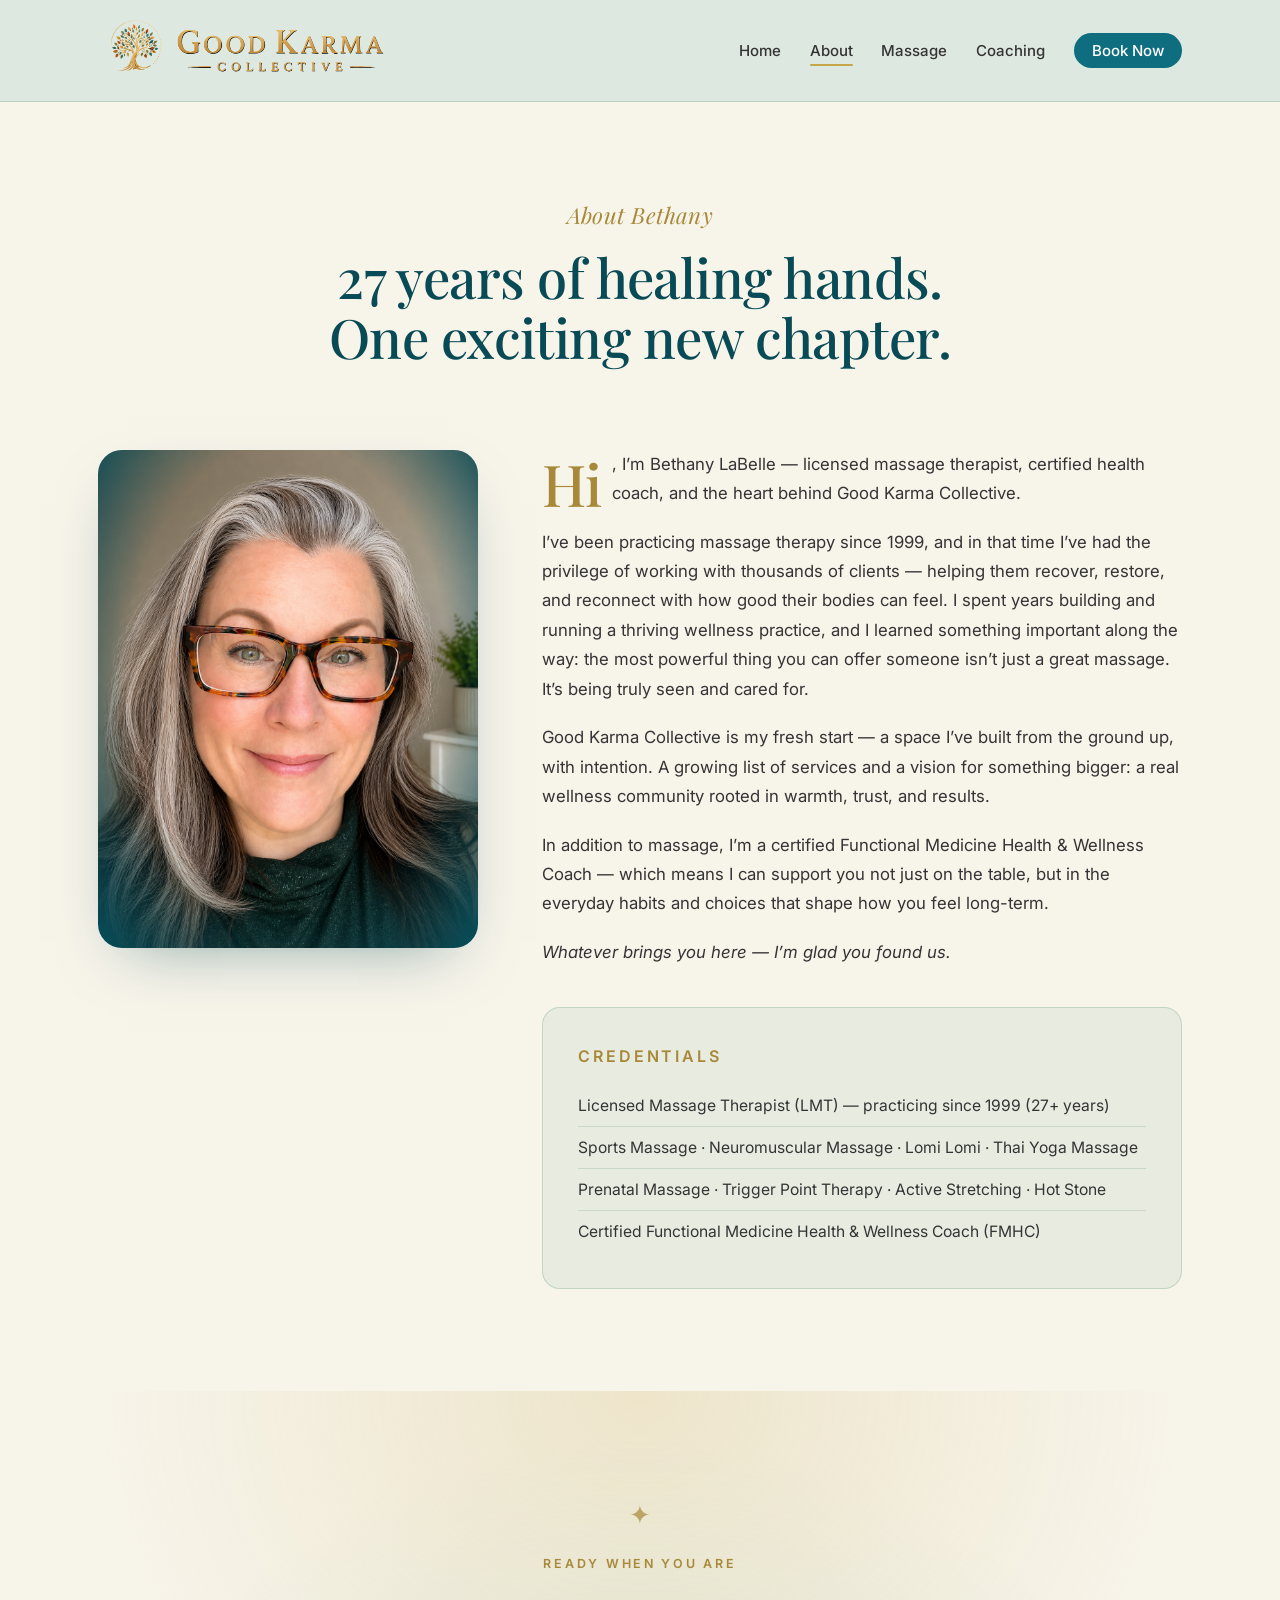
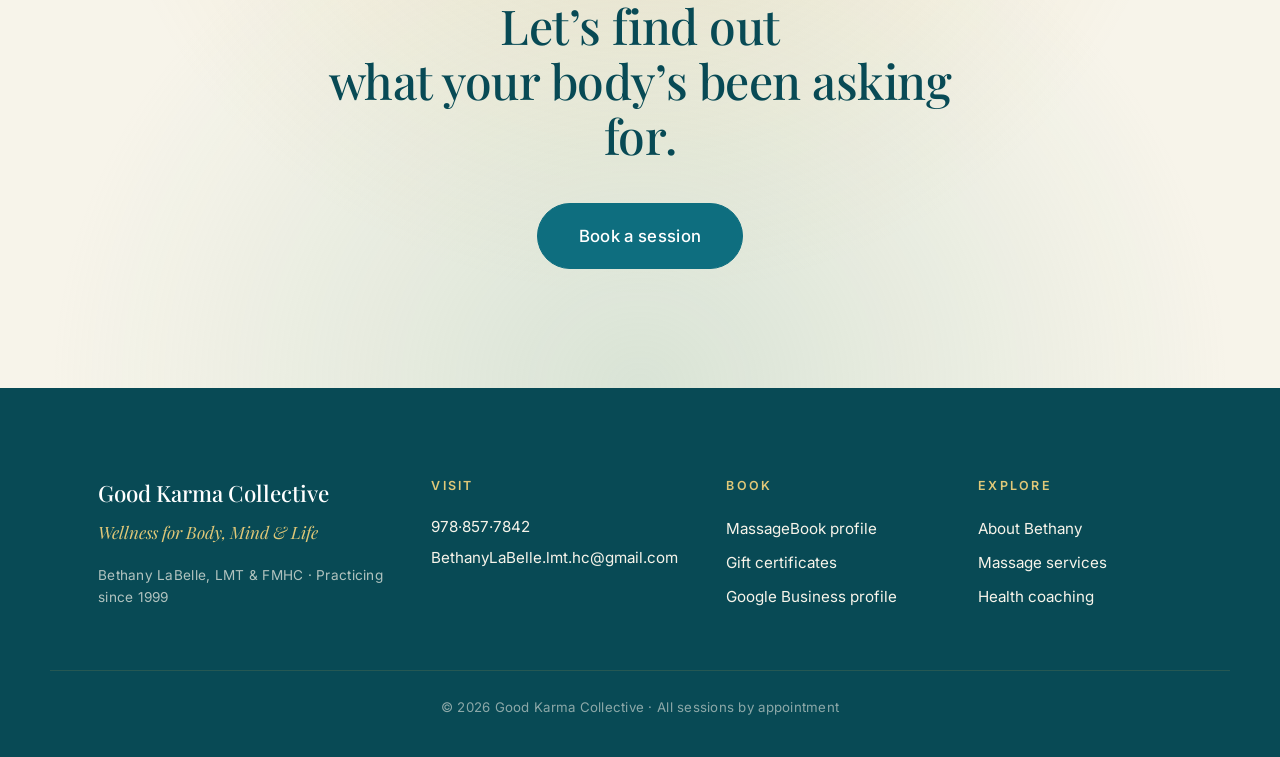
==== about.html @ 180ca0ec "Build out full 5-page site + v4 wellness palette + tree backdrop" ====
<!DOCTYPE html>
<html lang="en">
<head>
  <meta charset="UTF-8">
  <meta name="viewport" content="width=device-width, initial-scale=1.0">
  <title>About Bethany — Good Karma Collective</title>
  <meta name="description" content="Bethany LaBelle — Licensed Massage Therapist since 1999 and certified Functional Medicine Health Coach. 27+ years of healing hands, a fresh chapter at Good Karma Collective.">

  <link rel="preconnect" href="https://fonts.googleapis.com">
  <link rel="preconnect" href="https://fonts.gstatic.com" crossorigin>
  <link href="https://fonts.googleapis.com/css2?family=Playfair+Display:ital,wght@0,400;0,500;0,600;0,700;1,400&family=Inter:wght@300;400;500;600&display=swap" rel="stylesheet">

  <link rel="stylesheet" href="styles.css">
</head>
<body>

  <header class="site-header">
    <div class="container header-inner">
      <a href="index.html" class="brand" aria-label="Good Karma Collective — home">
        <img class="brand-logo" src="assets/logo-small.svg" alt="Good Karma Collective" width="220" height="48">
      </a>
      <nav class="site-nav" aria-label="Primary">
        <ul>
          <li><a href="index.html">Home</a></li>
          <li><a href="about.html" aria-current="page">About</a></li>
          <li><a href="massage.html">Massage</a></li>
          <li><a href="coaching.html">Coaching</a></li>
          <li><a href="book.html" class="nav-cta">Book&nbsp;Now</a></li>
        </ul>
      </nav>
    </div>
  </header>

  <main>

    <section class="page-hero">
      <div class="container">
        <p class="page-hero-eyebrow">About Bethany</p>
        <h1 class="page-hero-title">27 years of healing hands.<br>One exciting new chapter.</h1>
      </div>
    </section>

    <section class="container">
      <div class="about-grid">

        <div class="portrait-wrap">
          <img src="outputs/design/IMG_1051.PNG" alt="Bethany LaBelle, Licensed Massage Therapist">
        </div>

        <div class="about-bio">
          <p>
            <span class="greeting">Hi</span>, I&rsquo;m Bethany LaBelle &mdash; licensed massage therapist, certified
            health coach, and the heart behind Good Karma Collective.
          </p>
          <p>
            I&rsquo;ve been practicing massage therapy since 1999, and in that time I&rsquo;ve
            had the privilege of working with thousands of clients &mdash; helping them
            recover, restore, and reconnect with how good their bodies can feel. I spent
            years building and running a thriving wellness practice, and I learned something
            important along the way: the most powerful thing you can offer someone isn&rsquo;t
            just a great massage. It&rsquo;s being truly seen and cared for.
          </p>
          <p>
            Good Karma Collective is my fresh start &mdash; a space I&rsquo;ve built from the
            ground up, with intention. A growing list of services and a vision for something
            bigger: a real wellness community rooted in warmth, trust, and results.
          </p>
          <p>
            In addition to massage, I&rsquo;m a certified Functional Medicine Health &amp;
            Wellness Coach &mdash; which means I can support you not just on the table, but
            in the everyday habits and choices that shape how you feel long-term.
          </p>
          <p>
            <em>Whatever brings you here &mdash; I&rsquo;m glad you found us.</em>
          </p>

          <div class="credentials">
            <h3>Credentials</h3>
            <ul>
              <li>Licensed Massage Therapist (LMT) &mdash; practicing since 1999 (27+ years)</li>
              <li>Sports Massage &middot; Neuromuscular Massage &middot; Lomi Lomi &middot; Thai Yoga Massage</li>
              <li>Prenatal Massage &middot; Trigger Point Therapy &middot; Active Stretching &middot; Hot Stone</li>
              <li>Certified Functional Medicine Health &amp; Wellness Coach (FMHC)</li>
            </ul>
          </div>
        </div>

      </div>
    </section>

    <section class="closing-cta">
      <div class="container closing-inner">
        <p class="closing-eyebrow">Ready when you are</p>
        <h2 class="closing-headline">
          Let&rsquo;s find out<br>what your body&rsquo;s been asking for.
        </h2>
        <p>
          <a href="https://www.massagebook.com/therapists/good-karma-collective/widget/services?src=external" class="btn btn-primary btn-large">Book a session</a>
        </p>
      </div>
    </section>

  </main>

  <footer class="site-footer">
    <div class="container footer-grid">
      <div class="footer-brand">
        <p class="footer-brand-name">Good Karma Collective</p>
        <p class="footer-tagline">Wellness for Body, Mind &amp; Life</p>
        <p class="footer-credential">Bethany LaBelle, LMT &amp; FMHC &middot; Practicing since 1999</p>
      </div>

      <div class="footer-col">
        <h4>Visit</h4>
        <p class="footer-contact">
          <a href="tel:+19788577842">978&middot;857&middot;7842</a><br>
          <a href="mailto:BethanyLaBelle.lmt.hc@gmail.com">BethanyLaBelle.lmt.hc@gmail.com</a>
        </p>
      </div>

      <div class="footer-col">
        <h4>Book</h4>
        <ul class="footer-list">
          <li><a href="https://www.massagebook.com/biz/good-karma-collective">MassageBook profile</a></li>
          <li><a href="https://www.massagebook.com/therapists/good-karma-collective/gift-certificates?src=external">Gift certificates</a></li>
          <li><a href="https://share.google/3BNZRZ391JrKIH8xJ">Google Business profile</a></li>
        </ul>
      </div>

      <div class="footer-col">
        <h4>Explore</h4>
        <ul class="footer-list">
          <li><a href="about.html">About Bethany</a></li>
          <li><a href="massage.html">Massage services</a></li>
          <li><a href="coaching.html">Health coaching</a></li>
        </ul>
      </div>
    </div>

    <div class="container footer-fineprint">
      <p>&copy; 2026 Good Karma Collective &middot; All sessions by appointment</p>
    </div>
  </footer>

</body>
</html>
---- styles.css ----
/* =========================================================
   Good Karma Collective — Home page (v4 mockup)
   Palette: Deep Teal #0E6E7F · Brushed Gold #C7A64A · Warm Ivory #F7F4EA
            Soft Sage #A8C9B5 · Charcoal #353335
   Adopted 2026-05-31 per Jay.
   Typography: Playfair Display (serif heads) + Inter (body)
   v4 changes: palette swap end-to-end, logo CSS reverted (SVG self-balanced),
   terracotta accents replaced with palette gold, sage replaces terracotta
   in soft radial washes (vision + closing-cta).
   ========================================================= */

/* ---------- Design tokens ---------- */
:root {
  /* v4 brand palette — sourced from wellness palette adopted 2026-05-31:
     Deep Teal #0E6E7F · Brushed Gold #C7A64A · Warm Ivory #F7F4EA
     Soft Sage #A8C9B5 · Charcoal #353335 */

  /* Deep Teal — healing, trust, balance */
  --teal-900: #084a55;   /* darker companion for layered emphasis */
  --teal-700: #0e6e7f;   /* primary teal — vision section, primary buttons, nav CTA */
  --teal-500: #2e96a4;   /* mid-tone for hover */
  --teal-100: #cde4e8;   /* very light teal wash */

  /* Brushed Gold — warmth, positivity, energy */
  --gold-700: #97802e;
  --gold-600: #a8893a;   /* button/link hover */
  --gold-500: #c7a64a;   /* primary gold — eyebrows, ornaments, accents */
  --gold-300: #d9bf6e;
  --gold-200: #e0c878;   /* gold-on-dark highlight */
  --gold-100: #ede2b8;

  /* Soft Sage — natural, grounding, refreshing */
  --sage-300: #c6dbcc;
  --sage-500: #a8c9b5;   /* primary sage — fills, subtle washes */
  --sage-700: #6c9d7e;   /* darker sage for type/borders */

  /* Charcoal — strong, modern, grounded */
  --charcoal:    #353335;
  --charcoal-80: rgba(53, 51, 53, 0.80);

  /* Neutrals */
  --cream:        #f7f4ea;   /* Warm Ivory — body bg, clean/calm/serene */
  --header-bg:    #dde9e0;   /* Light Sage — visible band against ivory body */
  --paper:        #ffffff;   /* card bg — clean white against ivory */
  --ink:          #353335;   /* Charcoal — primary text */
  --ink-soft:     #5a585b;   /* lighter charcoal — secondary text */
  --ink-faint:    #8a8889;
  --line:         rgba(14, 110, 127, 0.16);

  /* Type */
  --font-serif: 'Playfair Display', 'Cormorant Garamond', Georgia, serif;
  --font-sans:  'Inter', -apple-system, BlinkMacSystemFont, 'Helvetica Neue', sans-serif;

  /* Rhythm */
  --container-max: 1180px;
  --gutter: clamp(1.25rem, 4vw, 3rem);
  --section-y: clamp(4rem, 8vw, 7rem);
}

/* ---------- Reset-ish ---------- */
*, *::before, *::after { box-sizing: border-box; }
html { scroll-behavior: smooth; }
body {
  margin: 0;
  background: var(--cream);
  color: var(--ink);
  font-family: var(--font-sans);
  font-size: 17px;
  line-height: 1.6;
  -webkit-font-smoothing: antialiased;
}
h1, h2, h3, h4, h5 {
  font-family: var(--font-serif);
  font-weight: 500;
  margin: 0;
  letter-spacing: -0.01em;
  color: var(--teal-900);
}
p { margin: 0 0 1em; }
a { color: var(--teal-700); text-decoration: none; transition: color 0.2s ease; }
a:hover { color: var(--gold-600); }
ul { margin: 0; padding: 0; list-style: none; }
em { font-style: italic; }

.container {
  width: 100%;
  max-width: var(--container-max);
  margin: 0 auto;
  padding: 0 var(--gutter);
}

/* ---------- Buttons ---------- */
.btn {
  display: inline-block;
  padding: 0.95em 1.9em;
  font-family: var(--font-sans);
  font-size: 0.95rem;
  font-weight: 500;
  letter-spacing: 0.02em;
  border-radius: 999px;
  transition: transform 0.15s ease, background 0.2s ease, color 0.2s ease, border-color 0.2s ease;
  cursor: pointer;
  white-space: nowrap;
}
.btn-primary {
  background: var(--teal-700);
  color: var(--paper);
  border: 1px solid var(--teal-700);
}
.btn-primary:hover {
  background: var(--teal-900);
  color: var(--gold-200);
  transform: translateY(-1px);
}
.btn-secondary {
  background: transparent;
  color: var(--teal-700);
  border: 1px solid var(--teal-700);
}
.btn-secondary:hover {
  background: var(--teal-700);
  color: var(--paper);
}
.btn-large {
  padding: 1.1em 2.4em;
  font-size: 1.05rem;
}

/* ---------- Header ---------- */
.site-header {
  border-bottom: 1px solid rgba(108, 157, 126, 0.30);
  position: sticky;
  top: 0;
  z-index: 50;
  backdrop-filter: blur(10px);
  /* v4.1 — light sage header band reads clearly against Warm Ivory body */
  background: var(--header-bg);
}
.header-inner {
  display: flex;
  align-items: center;
  justify-content: space-between;
  padding-top: 1.1rem;
  padding-bottom: 1.1rem;
  gap: 2rem;
}
.brand {
  display: flex;
  align-items: center;
  color: var(--teal-900);
}
.brand-logo {
  display: block;
  height: 66px;
  width: auto;
  max-width: 340px;
  /* v4.1 — Jay dev-tools sized. SVG self-balances the tree; pure scale, no transform. */
}
@media (max-width: 720px) {
  .brand-logo { height: 54px; max-width: 260px; }
}
.site-nav ul {
  display: flex;
  align-items: center;
  gap: 1.8rem;
}
.site-nav a {
  font-size: 0.94rem;
  font-weight: 500;
  color: var(--ink);
  position: relative;
}
.site-nav a[aria-current="page"]::after {
  content: "";
  position: absolute;
  left: 0; right: 0; bottom: -6px;
  height: 2px;
  background: var(--gold-500);
  border-radius: 2px;
}
.site-nav .nav-cta {
  padding: 0.55em 1.2em;
  background: var(--teal-700);
  color: var(--paper);
  border-radius: 999px;
}
.site-nav .nav-cta:hover { background: var(--teal-900); color: var(--gold-200); }

/* ---------- Hero ---------- */
.hero {
  padding: clamp(5rem, 11vw, 9rem) 0 clamp(4rem, 9vw, 7rem);
  background:
    radial-gradient(ellipse at 20% 0%, rgba(201, 168, 76, 0.10), transparent 55%),
    radial-gradient(ellipse at 90% 100%, rgba(26, 92, 86, 0.08), transparent 55%),
    var(--cream);
  text-align: center;
}
.hero-inner { max-width: 820px; }
.hero-eyebrow {
  font-family: var(--font-serif);
  font-size: clamp(1.5rem, 2vw, 1.5rem);
  font-weight: bold;
  color: var(--teal-700);
  margin-bottom: 1rem;
  letter-spacing: 0.01em;
}
.hero-headline {
  font-size: clamp(2.5rem, 6vw, 4.4rem);
  line-height: 1.05;
  margin-bottom: 1.3rem;
  font-weight: 500;
}
.hero-lede {
  font-size: clamp(1.05rem, 1.6vw, 1.18rem);
  color: var(--ink-soft);
  max-width: 620px;
  margin-left: auto;
  margin-right: auto;
  margin-bottom: 2.4rem;
  line-height: 1.65;
}
.hero-cta-row {
  display: flex;
  gap: 0.9rem;
  justify-content: center;
  flex-wrap: wrap;
  margin-bottom: 3rem;
}
.hero-tagline {
  font-family: var(--font-serif);
  font-style: italic;
  font-size: clamp(1.35rem, 2.2vw, 1.7rem);
  color: var(--teal-900);
  letter-spacing: 0.01em;
  margin: 0;
  display: inline-flex;
  align-items: center;
  gap: 0.7em;
}
.hero-tagline::before,
.hero-tagline::after {
  content: "✦";
  display: inline-block;
  font-family: var(--font-serif);
  font-size: 0.85em;
  color: var(--gold-500);
  width: auto;
  height: auto;
  background: none;
  transform: translateY(-2px);
}

/* ---------- Vision ---------- */
.vision {
  padding: var(--section-y) 0;
  background:
    radial-gradient(ellipse at 80% 110%, rgba(199, 166, 74, 0.22), transparent 55%),
    radial-gradient(ellipse at 10% -10%, rgba(168, 201, 181, 0.32), transparent 55%),
    var(--teal-700);
  color: var(--paper);
  position: relative;
  overflow: hidden;
}
.vision::before {
  content: "\201C"; /* opening curly quote */
  position: absolute;
  top: 0.2em;
  left: 4vw;
  font-family: var(--font-serif);
  font-size: 20rem;
  color: var(--gold-300);
  opacity: 0.18;
  line-height: 1;
  pointer-events: none;
}
.vision::after {
  content: "✦";
  position: absolute;
  bottom: 8%;
  right: 7%;
  font-family: var(--font-serif);
  font-size: 3.5rem;
  color: var(--gold-300);
  opacity: 0.6;
  pointer-events: none;
}
.vision-statement {
  margin: 0 auto;
  max-width: 760px;
  text-align: center;
  font-family: var(--font-serif);
  font-size: clamp(1.4rem, 2.8vw, 2.05rem);
  line-height: 1.45;
  color: var(--cream);
  font-weight: 400;
}
.vision-statement em {
  color: var(--gold-200);
  font-style: italic;
}
.vision-footer {
  margin-top: 2rem;
  font-family: var(--font-sans);
  font-size: 1rem;
  color: var(--gold-200);
  letter-spacing: 0.05em;
  text-transform: uppercase;
  font-weight: 500;
}

/* ---------- Services ---------- */
.services {
  padding: var(--section-y) 0;
}
.section-title {
  font-size: clamp(1.7rem, 3vw, 2.4rem);
  text-align: center;
  margin-bottom: 3rem;
  position: relative;
  font-weight: 500;
}
.section-title::after {
  content: "✦ · ✦ · ✦";
  display: block;
  margin: 1.1rem auto 0;
  font-family: var(--font-serif);
  font-size: 0.9rem;
  color: var(--gold-600);
  letter-spacing: 0.4em;
  background: none;
  width: auto;
  height: auto;
  border-radius: 0;
}
.service-grid {
  display: grid;
  grid-template-columns: 1fr;
  gap: 2rem;
}
@media (min-width: 760px) {
  .service-grid { grid-template-columns: 1fr 1fr; gap: 2.5rem; }
}
.service-card {
  background: var(--paper);
  border: 1px solid var(--line);
  border-radius: 18px;
  padding: clamp(2rem, 4vw, 3rem);
  transition: transform 0.25s ease, box-shadow 0.25s ease, border-color 0.25s ease;
  /* Anchor for the stretched-link pseudo so the whole card is clickable */
  position: relative;
}
.service-card:hover {
  transform: translateY(-4px);
  box-shadow: 0 16px 44px -22px rgba(14, 110, 127, 0.30);
  border-color: var(--sage-700);
  background: linear-gradient(180deg, var(--paper), rgba(168, 201, 181, 0.18));
}
.service-card-eyebrow {
  font-size: 0.78rem;
  letter-spacing: 0.18em;
  text-transform: uppercase;
  color: var(--gold-600);
  margin: 0 0 0.8rem;
  font-weight: 600;
}
.service-card-title {
  font-size: clamp(1.5rem, 2.5vw, 1.9rem);
  margin-bottom: 0.8rem;
  font-weight: 500;
}
.service-card-lede {
  font-size: 1.05rem;
  color: var(--ink-soft);
  line-height: 1.6;
  margin-bottom: 1.5rem;
}
.service-card-detail {
  font-size: 0.94rem;
  color: var(--ink);
  margin-bottom: 1.8rem;
}
.service-card-detail li {
  padding: 0.35rem 0;
  border-bottom: 1px solid var(--line);
  position: relative;
  padding-left: 1.2rem;
}
.service-card-detail li:last-child { border-bottom: 0; }
.service-card-detail li::before {
  content: "";
  position: absolute;
  left: 0;
  top: 1em;
  width: 6px;
  height: 6px;
  background: var(--gold-500);
  border-radius: 50%;
  transform: translateY(-50%);
}
.service-card-link {
  font-weight: 500;
  font-size: 0.95rem;
  color: var(--teal-700);
  border-bottom: 1px solid currentColor;
  padding-bottom: 2px;
  /* The visible link stays as the click affordance; its ::after stretches over the
     whole card so clicking anywhere on the card navigates to this href. */
  position: static;
}
.service-card-link::after {
  content: "";
  position: absolute;
  inset: 0;
  z-index: 1;
}
.service-card-link:hover { color: var(--gold-600); }
.service-card:hover { cursor: pointer; }

/* ---------- Closing CTA ---------- */
.closing-cta {
  padding: var(--section-y) 0;
  background:
    radial-gradient(ellipse at 50% 100%, rgba(168, 201, 181, 0.38), transparent 65%),
    radial-gradient(ellipse at 50% 0%, rgba(199, 166, 74, 0.20), transparent 60%),
    var(--cream);
  text-align: center;
  position: relative;
}
.closing-cta::before {
  content: "✦";
  display: block;
  font-family: var(--font-serif);
  font-size: 1.6rem;
  color: var(--gold-600);
  text-align: center;
  margin-bottom: 1.2rem;
  opacity: 0.7;
}
.closing-inner { max-width: 720px; }
.closing-eyebrow {
  font-size: 0.78rem;
  letter-spacing: 0.22em;
  text-transform: uppercase;
  color: var(--gold-600);
  font-weight: 600;
  margin-bottom: 1.5rem;
}
.closing-headline {
  font-size: clamp(1.9rem, 4vw, 3rem);
  line-height: 1.15;
  margin-bottom: 2.5rem;
  font-weight: 500;
}

/* ---------- Footer ---------- */
.site-footer {
  background: var(--teal-900);
  color: var(--cream);
  padding: clamp(4rem, 7vw, 5.5rem) 0 1.6rem;
}
.footer-grid {
  display: grid;
  grid-template-columns: 1fr;
  gap: 2.5rem;
  margin-bottom: 3rem;
}
@media (min-width: 760px) {
  .footer-grid { grid-template-columns: 1.4fr 1fr 1fr 1fr; gap: 3rem; }
}
.site-footer h4 {
  font-family: var(--font-sans);
  font-size: 0.78rem;
  letter-spacing: 0.18em;
  text-transform: uppercase;
  color: var(--gold-200);
  font-weight: 600;
  margin-bottom: 1rem;
}
.site-footer a { color: var(--cream); border-bottom: 1px solid transparent; }
.site-footer a:hover { color: var(--gold-200); border-bottom-color: var(--gold-200); }

.footer-brand-name {
  font-family: var(--font-serif);
  font-size: 1.4rem;
  color: var(--paper);
  margin-bottom: 0.4rem;
  font-weight: 500;
}
.footer-tagline {
  font-family: var(--font-serif);
  font-style: italic;
  color: var(--gold-200);
  margin-bottom: 1.2rem;
}
.footer-credential {
  font-size: 0.85rem;
  color: rgba(250, 246, 236, 0.7);
  letter-spacing: 0.02em;
}

.footer-contact { line-height: 2; font-size: 0.95rem; }
.footer-list li { padding: 0.3rem 0; font-size: 0.95rem; }

.footer-fineprint {
  border-top: 1px solid rgba(201, 168, 76, 0.15);
  padding-top: 1.6rem;
  font-size: 0.83rem;
  color: rgba(250, 246, 236, 0.55);
  letter-spacing: 0.02em;
  text-align: center;
}

/* ---------- Responsive nav (very basic v1) ---------- */
@media (max-width: 720px) {
  .header-inner { gap: 1rem; flex-wrap: wrap; }
  .site-nav ul { gap: 1rem; flex-wrap: wrap; justify-content: flex-end; }
  .site-nav a { font-size: 0.88rem; }
}
@media (max-width: 480px) {
  .site-nav ul { width: 100%; justify-content: center; }
}

/* =========================================================
   Inner pages — about / massage / coaching / book
   Shared patterns: page-hero, portrait, pricing-table, service-block, iframe-wrap
   ========================================================= */

/* ---------- Page hero (smaller than home hero, same vocabulary) ---------- */
.page-hero {
  padding: clamp(3.5rem, 8vw, 6rem) 0 clamp(2.5rem, 5vw, 4rem);
  text-align: center;
}
.page-hero-eyebrow {
  font-family: var(--font-serif);
  font-style: italic;
  font-size: clamp(1.1rem, 2vw, 1.4rem);
  color: var(--gold-600);
  margin-bottom: 0.8rem;
  letter-spacing: 0.01em;
}
.page-hero-title {
  font-size: clamp(2rem, 5vw, 3.4rem);
  line-height: 1.1;
  font-weight: 500;
  margin-bottom: 1.2rem;
}
.page-hero-lede {
  font-size: clamp(1rem, 1.5vw, 1.15rem);
  color: var(--ink-soft);
  max-width: 640px;
  margin: 0 auto 1.8rem;
  line-height: 1.65;
}

/* ---------- About page: portrait + bio ---------- */
.about-grid {
  display: grid;
  grid-template-columns: 1fr;
  gap: 2.5rem;
  align-items: start;
  padding-bottom: var(--section-y);
}
@media (min-width: 760px) {
  .about-grid { grid-template-columns: minmax(260px, 380px) 1fr; gap: 4rem; align-items: start; }
}
.portrait-wrap {
  position: relative;
  border-radius: 24px;
  overflow: hidden;
  background: var(--teal-900);
  /* Deep teal vignette glow tying the portrait to the brand */
  box-shadow: 0 24px 60px -30px rgba(8, 74, 85, 0.50);
}
.portrait-wrap img {
  display: block;
  width: 100%;
  height: auto;
  /* Soft fade from full opacity in center to teal at edges via mask */
  -webkit-mask-image: radial-gradient(ellipse at 50% 45%, #000 60%, transparent 96%);
          mask-image: radial-gradient(ellipse at 50% 45%, #000 60%, transparent 96%);
}
.about-bio p {
  font-size: 1.05rem;
  line-height: 1.75;
  color: var(--ink);
  margin-bottom: 1.2rem;
}
.about-bio .greeting {
  font-family: var(--font-serif);
  font-size: 3.6rem;
  font-weight: 500;
  color: var(--gold-600);
  float: left;
  line-height: 0.9;
  padding: 0.15em 0.2em 0 0;
  letter-spacing: -0.02em;
}

.credentials {
  margin-top: 2.5rem;
  padding: clamp(1.6rem, 3vw, 2.2rem);
  background: rgba(168, 201, 181, 0.18); /* light sage chip */
  border-radius: 18px;
  border: 1px solid rgba(108, 157, 126, 0.30);
}
.credentials h3 {
  font-size: 1rem;
  letter-spacing: 0.18em;
  text-transform: uppercase;
  color: var(--gold-600);
  font-weight: 600;
  margin-bottom: 1rem;
  font-family: var(--font-sans);
}
.credentials ul {
  list-style: none;
  padding: 0;
  margin: 0;
}
.credentials li {
  padding: 0.5rem 0;
  border-bottom: 1px solid rgba(108, 157, 126, 0.25);
  font-size: 0.98rem;
  color: var(--ink);
}
.credentials li:last-child { border-bottom: 0; }

/* ---------- Service detail (massage page) ---------- */
.service-block {
  padding: clamp(2rem, 4vw, 3rem) 0;
  border-bottom: 1px solid var(--line);
}
.service-block:last-of-type { border-bottom: 0; }
.service-block-inner {
  display: grid;
  grid-template-columns: 1fr;
  gap: 1.8rem;
  align-items: start;
}
@media (min-width: 820px) {
  .service-block-inner { grid-template-columns: 1.4fr 1fr; gap: 3rem; }
}
.service-block-title {
  font-size: clamp(1.5rem, 3vw, 2.1rem);
  font-weight: 500;
  margin-bottom: 0.8rem;
}
.service-block-copy p {
  font-size: 1.05rem;
  line-height: 1.65;
  color: var(--ink-soft);
}

/* ---------- Pricing tables ---------- */
.pricing-table {
  width: 100%;
  border-collapse: collapse;
  background: var(--paper);
  border-radius: 14px;
  overflow: hidden;
  border: 1px solid var(--line);
  font-size: 0.98rem;
}
.pricing-table caption {
  font-family: var(--font-sans);
  font-size: 0.78rem;
  letter-spacing: 0.18em;
  text-transform: uppercase;
  color: var(--gold-600);
  font-weight: 600;
  padding: 0.9rem 1.2rem;
  text-align: left;
  border-bottom: 1px solid var(--line);
  background: rgba(168, 201, 181, 0.10);
}
.pricing-table th,
.pricing-table td {
  padding: 0.8rem 1.2rem;
  text-align: left;
  border-bottom: 1px solid var(--line);
}
.pricing-table tr:last-child th,
.pricing-table tr:last-child td { border-bottom: 0; }
.pricing-table th {
  font-weight: 500;
  color: var(--ink);
}
.pricing-table td {
  text-align: right;
  color: var(--teal-700);
  font-variant-numeric: tabular-nums;
  font-weight: 500;
}

/* ---------- Coaching page packages ---------- */
.packages {
  display: grid;
  grid-template-columns: 1fr;
  gap: 1.5rem;
  margin: 2.5rem auto 0;
  max-width: 880px;
}
@media (min-width: 760px) {
  .packages { grid-template-columns: repeat(3, 1fr); gap: 1.5rem; }
}
.package {
  background: var(--paper);
  border: 1px solid var(--line);
  border-radius: 18px;
  padding: 1.8rem 1.5rem;
  text-align: center;
  transition: transform 0.25s ease, box-shadow 0.25s ease, border-color 0.25s ease;
}
.package:hover {
  transform: translateY(-3px);
  box-shadow: 0 16px 40px -22px rgba(14, 110, 127, 0.30);
  border-color: var(--sage-700);
}
.package-name {
  font-size: 0.82rem;
  letter-spacing: 0.18em;
  text-transform: uppercase;
  color: var(--gold-600);
  font-weight: 600;
  margin-bottom: 0.8rem;
}
.package-detail {
  font-size: 0.95rem;
  color: var(--ink-soft);
  margin-bottom: 1.3rem;
  min-height: 2.8em;
  line-height: 1.5;
}
.package-price {
  font-family: var(--font-serif);
  font-size: 2rem;
  color: var(--teal-900);
  font-weight: 500;
}
.coaching-note {
  margin: 2rem auto 0;
  max-width: 680px;
  text-align: center;
  font-style: italic;
  font-size: 1.05rem;
  color: var(--ink-soft);
  font-family: var(--font-serif);
}

/* ---------- Discovery / contact CTA (coaching + book pages) ---------- */
.contact-cta {
  margin-top: var(--section-y);
  padding: clamp(2.5rem, 5vw, 4rem) clamp(2rem, 4vw, 3rem);
  background:
    radial-gradient(ellipse at 50% 100%, rgba(168, 201, 181, 0.35), transparent 70%),
    var(--paper);
  border-radius: 24px;
  text-align: center;
  border: 1px solid var(--line);
}
.contact-cta-eyebrow {
  font-size: 0.78rem;
  letter-spacing: 0.22em;
  text-transform: uppercase;
  color: var(--gold-600);
  font-weight: 600;
  margin-bottom: 1.2rem;
}
.contact-cta-title {
  font-size: clamp(1.6rem, 3vw, 2.3rem);
  font-weight: 500;
  margin-bottom: 1rem;
}
.contact-cta-body {
  max-width: 560px;
  margin: 0 auto 1.8rem;
  color: var(--ink-soft);
  line-height: 1.65;
}
.contact-cta-channels {
  display: flex;
  justify-content: center;
  gap: 1.5rem;
  flex-wrap: wrap;
  margin-bottom: 2rem;
  font-size: 1.05rem;
}
.contact-cta-channels a {
  color: var(--teal-700);
  font-weight: 500;
}

/* ---------- Book page: iframe wrap ---------- */
.booking-wrap {
  max-width: 980px;
  margin: 0 auto;
  padding: var(--section-y) 0;
}
.booking-wrap-header {
  text-align: center;
  margin-bottom: 2.2rem;
}
.booking-wrap-header h2 {
  font-size: clamp(1.6rem, 3vw, 2.2rem);
  font-weight: 500;
  margin-bottom: 0.6rem;
}
.booking-wrap-header p {
  color: var(--ink-soft);
}
.booking-frame {
  border-radius: 18px;
  overflow: hidden;
  border: 1px solid var(--line);
  box-shadow: 0 24px 60px -30px rgba(8, 74, 85, 0.30);
  background: var(--paper);
}
.booking-frame iframe {
  display: block;
  width: 100%;
  height: 1000px;
  border: 0;
}
.booking-alt {
  text-align: center;
  margin-top: 2.5rem;
  padding-top: 2rem;
  border-top: 1px solid var(--line);
  color: var(--ink-soft);
}
.booking-alt a { font-weight: 500; }
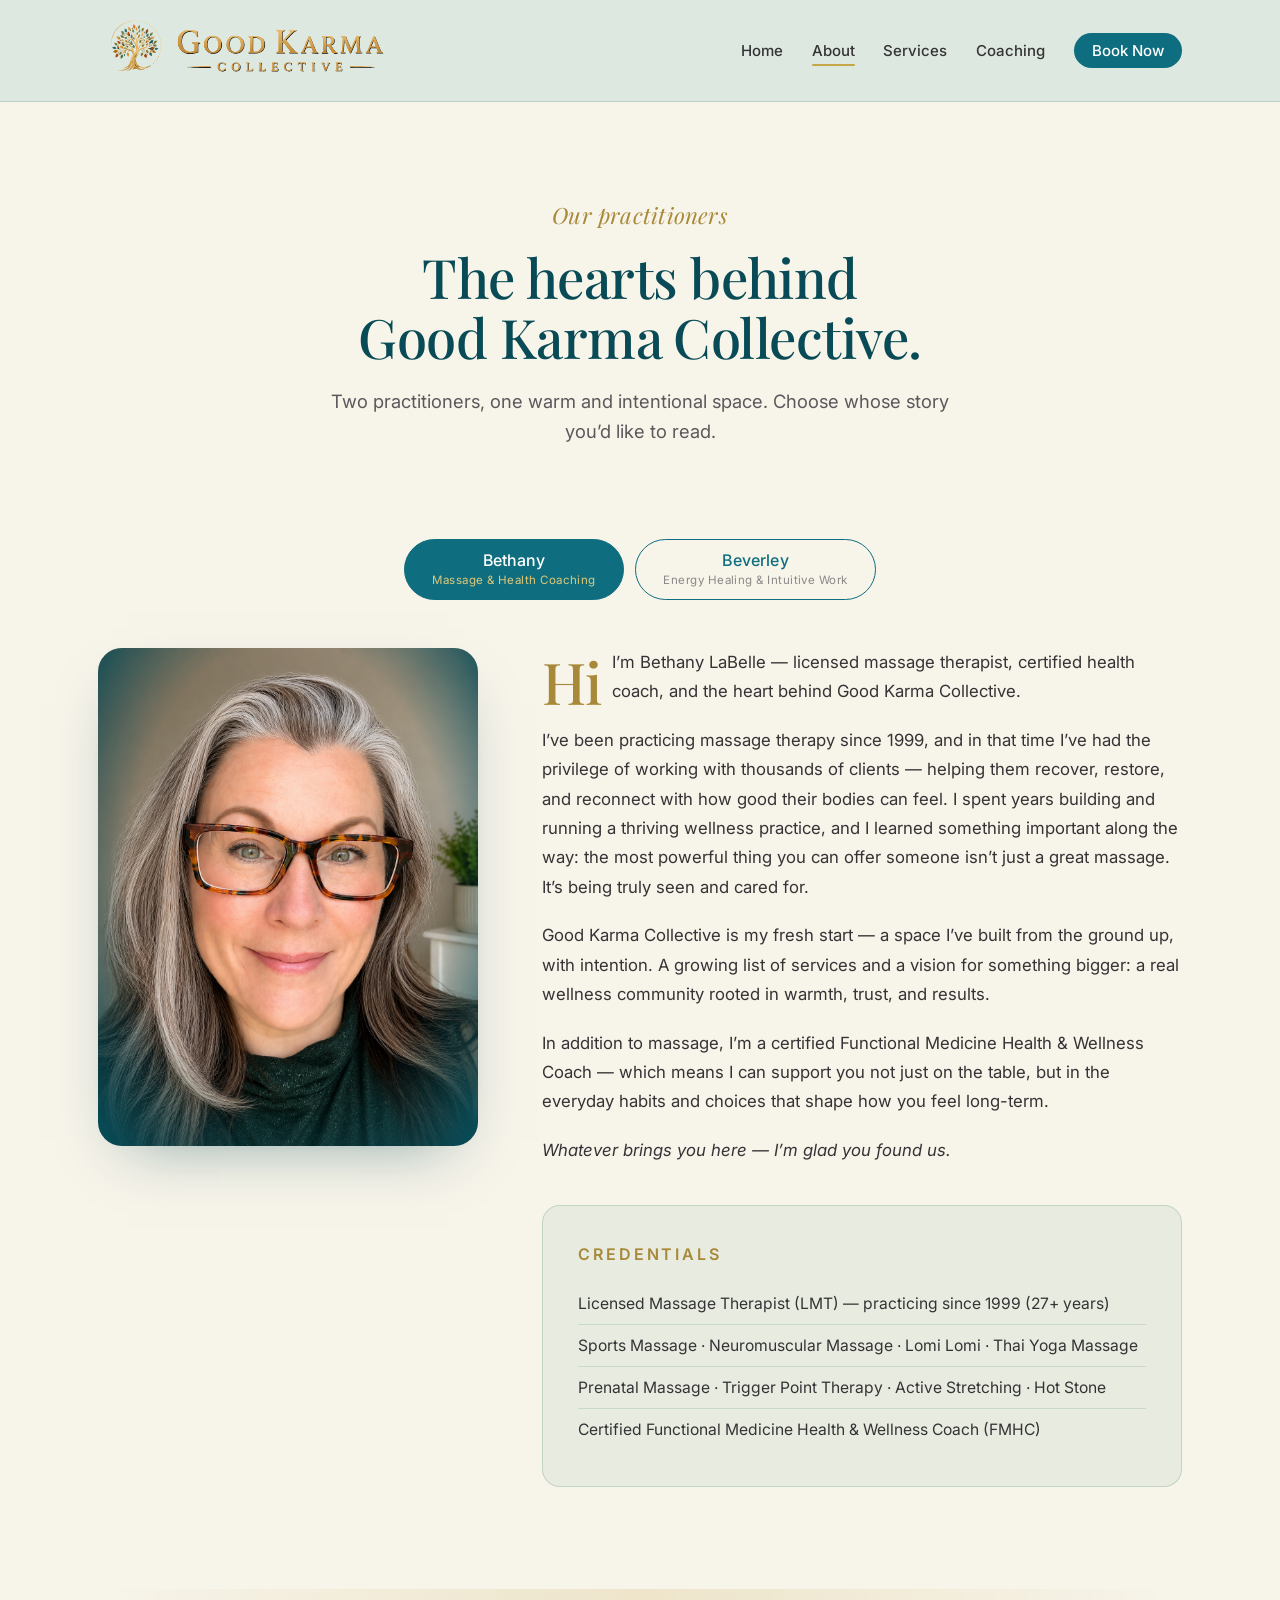
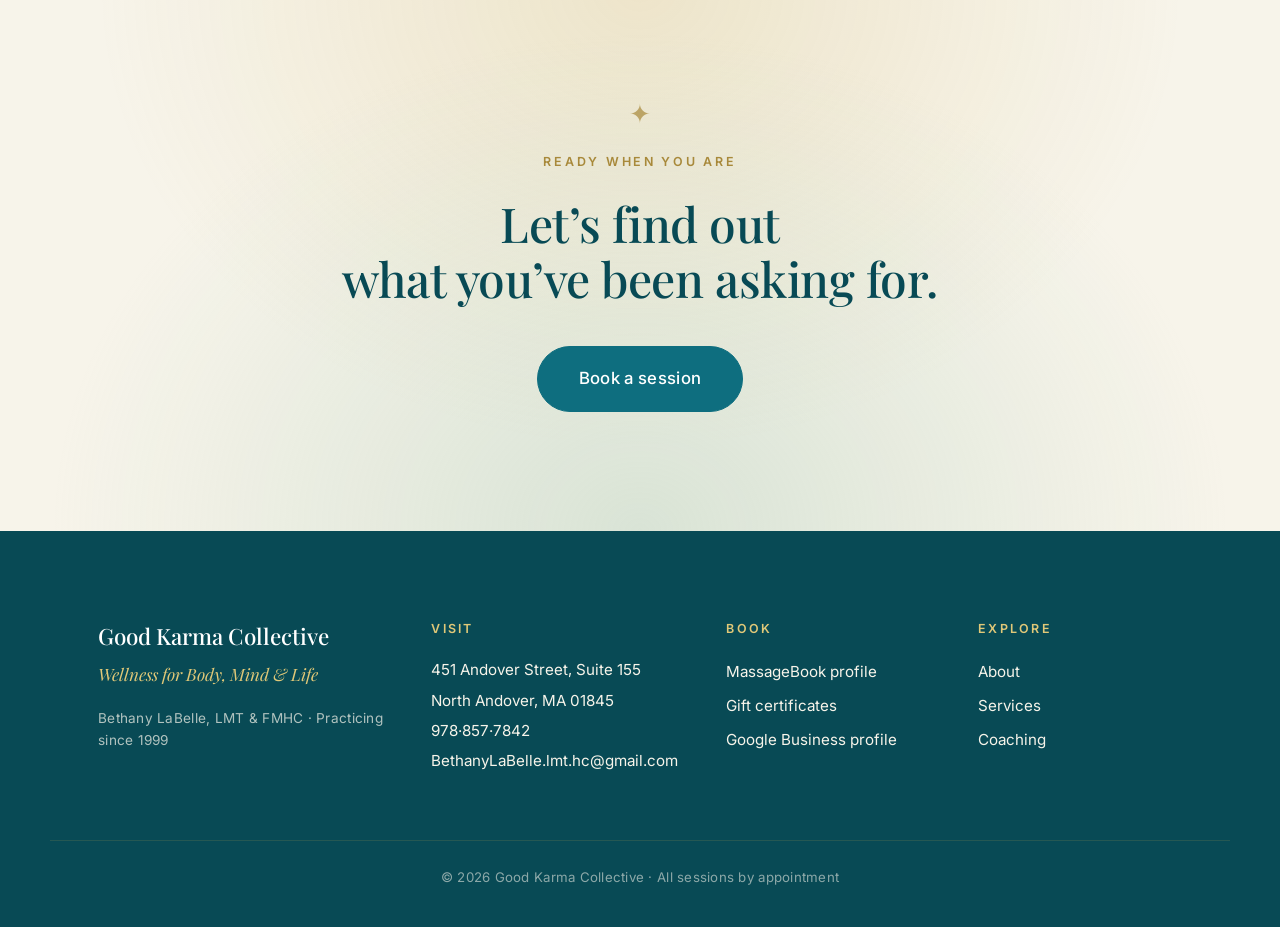
==== commit 2462b4a7: "Add Beverley Raymond as a second provider; multi-provider site - Provider toggle (Bethany/Beverley) " ====
--- a/about.html
+++ b/about.html
@@ -3,8 +3,8 @@
 <head>
   <meta charset="UTF-8">
   <meta name="viewport" content="width=device-width, initial-scale=1.0">
-  <title>About Bethany — Good Karma Collective</title>
-  <meta name="description" content="Bethany LaBelle — Licensed Massage Therapist since 1999 and certified Functional Medicine Health Coach. 27+ years of healing hands, a fresh chapter at Good Karma Collective.">
+  <title>About — Good Karma Collective</title>
+  <meta name="description" content="Meet the practitioners of Good Karma Collective — Bethany LaBelle, LMT & FMHC (massage & health coaching), and Beverley Raymond of Hummingbird Energy Healing (tarot, Reiki, life coaching).">
 
   <link rel="preconnect" href="https://fonts.googleapis.com">
   <link rel="preconnect" href="https://fonts.gstatic.com" crossorigin>
@@ -23,7 +23,7 @@
         <ul>
           <li><a href="index.html">Home</a></li>
           <li><a href="about.html" aria-current="page">About</a></li>
-          <li><a href="massage.html">Massage</a></li>
+          <li><a href="services.html">Services</a></li>
           <li><a href="coaching.html">Coaching</a></li>
           <li><a href="book.html" class="nav-cta">Book&nbsp;Now</a></li>
         </ul>
@@ -35,67 +35,144 @@
 
     <section class="page-hero">
       <div class="container">
-        <p class="page-hero-eyebrow">About Bethany</p>
-        <h1 class="page-hero-title">27 years of healing hands.<br>One exciting new chapter.</h1>
+        <p class="page-hero-eyebrow">Our practitioners</p>
+        <h1 class="page-hero-title">The hearts behind<br>Good Karma Collective.</h1>
+        <p class="page-hero-lede">
+          Two practitioners, one warm and intentional space. Choose whose story
+          you&rsquo;d like to read.
+        </p>
       </div>
     </section>
 
     <section class="container">
-      <div class="about-grid">
-
-        <div class="portrait-wrap">
-          <img src="outputs/design/IMG_1051.PNG" alt="Bethany LaBelle, Licensed Massage Therapist">
+
+      <div class="provider-toggle" role="tablist" aria-label="Choose a practitioner">
+        <button class="provider-btn is-active" data-provider="bethany" role="tab" aria-selected="true" type="button">
+          Bethany<span class="provider-btn-role">Massage &amp; Health Coaching</span>
+        </button>
+        <button class="provider-btn" data-provider="beverley" role="tab" aria-selected="false" type="button">
+          Beverley<span class="provider-btn-role">Energy Healing &amp; Intuitive Work</span>
+        </button>
+      </div>
+
+      <!-- ===== Bethany ===== -->
+      <div class="provider-panel is-active" data-provider="bethany" role="tabpanel">
+        <div class="about-grid">
+
+          <div class="portrait-wrap">
+            <img src="outputs/design/IMG_1051.PNG" alt="Bethany LaBelle, Licensed Massage Therapist">
+          </div>
+
+          <div class="about-bio">
+            <p>
+              <span class="greeting">Hi</span> I&rsquo;m Bethany LaBelle &mdash; licensed massage therapist, certified
+              health coach, and the heart behind Good Karma Collective.
+            </p>
+            <p>
+              I&rsquo;ve been practicing massage therapy since 1999, and in that time I&rsquo;ve
+              had the privilege of working with thousands of clients &mdash; helping them
+              recover, restore, and reconnect with how good their bodies can feel. I spent
+              years building and running a thriving wellness practice, and I learned something
+              important along the way: the most powerful thing you can offer someone isn&rsquo;t
+              just a great massage. It&rsquo;s being truly seen and cared for.
+            </p>
+            <p>
+              Good Karma Collective is my fresh start &mdash; a space I&rsquo;ve built from the
+              ground up, with intention. A growing list of services and a vision for something
+              bigger: a real wellness community rooted in warmth, trust, and results.
+            </p>
+            <p>
+              In addition to massage, I&rsquo;m a certified Functional Medicine Health &amp;
+              Wellness Coach &mdash; which means I can support you not just on the table, but
+              in the everyday habits and choices that shape how you feel long-term.
+            </p>
+            <p>
+              <em>Whatever brings you here &mdash; I&rsquo;m glad you found us.</em>
+            </p>
+
+            <div class="credentials">
+              <h3>Credentials</h3>
+              <ul>
+                <li>Licensed Massage Therapist (LMT) &mdash; practicing since 1999 (27+ years)</li>
+                <li>Sports Massage &middot; Neuromuscular Massage &middot; Lomi Lomi &middot; Thai Yoga Massage</li>
+                <li>Prenatal Massage &middot; Trigger Point Therapy &middot; Active Stretching &middot; Hot Stone</li>
+                <li>Certified Functional Medicine Health &amp; Wellness Coach (FMHC)</li>
+              </ul>
+            </div>
+          </div>
+
         </div>
-
-        <div class="about-bio">
-          <p>
-            <span class="greeting">Hi</span>, I&rsquo;m Bethany LaBelle &mdash; licensed massage therapist, certified
-            health coach, and the heart behind Good Karma Collective.
-          </p>
-          <p>
-            I&rsquo;ve been practicing massage therapy since 1999, and in that time I&rsquo;ve
-            had the privilege of working with thousands of clients &mdash; helping them
-            recover, restore, and reconnect with how good their bodies can feel. I spent
-            years building and running a thriving wellness practice, and I learned something
-            important along the way: the most powerful thing you can offer someone isn&rsquo;t
-            just a great massage. It&rsquo;s being truly seen and cared for.
-          </p>
-          <p>
-            Good Karma Collective is my fresh start &mdash; a space I&rsquo;ve built from the
-            ground up, with intention. A growing list of services and a vision for something
-            bigger: a real wellness community rooted in warmth, trust, and results.
-          </p>
-          <p>
-            In addition to massage, I&rsquo;m a certified Functional Medicine Health &amp;
-            Wellness Coach &mdash; which means I can support you not just on the table, but
-            in the everyday habits and choices that shape how you feel long-term.
-          </p>
-          <p>
-            <em>Whatever brings you here &mdash; I&rsquo;m glad you found us.</em>
-          </p>
-
-          <div class="credentials">
-            <h3>Credentials</h3>
-            <ul>
-              <li>Licensed Massage Therapist (LMT) &mdash; practicing since 1999 (27+ years)</li>
-              <li>Sports Massage &middot; Neuromuscular Massage &middot; Lomi Lomi &middot; Thai Yoga Massage</li>
-              <li>Prenatal Massage &middot; Trigger Point Therapy &middot; Active Stretching &middot; Hot Stone</li>
-              <li>Certified Functional Medicine Health &amp; Wellness Coach (FMHC)</li>
-            </ul>
-          </div>
+      </div>
+
+      <!-- ===== Beverley ===== -->
+      <div class="provider-panel" data-provider="beverley" role="tabpanel" hidden>
+        <div class="about-grid">
+
+          <div class="portrait-wrap">
+            <img src="assets/beverley-raymond.jpg" alt="Beverley Raymond of Hummingbird Energy Healing">
+          </div>
+
+          <div class="about-bio">
+            <p>
+              <span class="greeting">Hi</span> I&rsquo;m Beverley Raymond &mdash; intuitive tarot reader, Reiki Master,
+              and certified life coach, and the founder of Hummingbird Energy Healing.
+            </p>
+            <p>
+              People tend to call me &ldquo;the Jane of all trades.&rdquo; I&rsquo;ve gathered a wide
+              range of certifications over the years &mdash; everything from group fitness to
+              crime and criminology &mdash; but they all trace back to one thing: I love helping
+              people reconnect with themselves.
+            </p>
+            <p>
+              I&rsquo;ve been working with Tarot since 2011 and reading publicly since 2019, and
+              along the way I became a Reiki Master/Teacher and a Certified Life and Self Love
+              Coach. My work is about shifting your focus, building self-awareness, and helping
+              you rewrite the story that&rsquo;s been holding you back &mdash; so you can step back
+              into alignment and into your own power.
+            </p>
+            <p>
+              Whether we&rsquo;re sitting with the cards, clearing energetic blocks, or simply
+              talking something through, my hope is that you leave feeling seen, supported, and
+              a little more like yourself.
+            </p>
+            <p>
+              When I&rsquo;m not with clients, I&rsquo;m teaching meditation, sharing what I&rsquo;ve
+              learned on podcasts, volunteering around the Northeast, or home with my son and my
+              two pugs.
+            </p>
+            <p>
+              <em>Whatever brought you here &mdash; I&rsquo;d be honored to walk alongside you.</em>
+            </p>
+
+            <div class="credentials">
+              <h3>Credentials</h3>
+              <ul>
+                <li>Reiki Master / Teacher &mdash; attuned 2020</li>
+                <li>Certified Life Coach &middot; Certified Self Love Coach</li>
+                <li>Tarot reader since 2011 &mdash; public readings since 2019</li>
+                <li>Meditation teacher &middot; speaker &middot; 21 podcast features</li>
+              </ul>
+            </div>
+
+            <p class="provider-cross-link">
+              Ready to work with Beverley?
+              <a href="book.html#beverley">Book a session &rarr;</a>
+            </p>
+          </div>
+
         </div>
-
-      </div>
+      </div>
+
     </section>
 
     <section class="closing-cta">
       <div class="container closing-inner">
         <p class="closing-eyebrow">Ready when you are</p>
         <h2 class="closing-headline">
-          Let&rsquo;s find out<br>what your body&rsquo;s been asking for.
+          Let&rsquo;s find out<br>what you&rsquo;ve been asking for.
         </h2>
         <p>
-          <a href="https://www.massagebook.com/therapists/good-karma-collective/widget/services?src=external" class="btn btn-primary btn-large">Book a session</a>
+          <a href="book.html" class="btn btn-primary btn-large">Book a session</a>
         </p>
       </div>
     </section>
@@ -113,6 +190,7 @@
       <div class="footer-col">
         <h4>Visit</h4>
         <p class="footer-contact">
+          <a href="https://www.google.com/maps/search/?api=1&amp;query=451+Andover+Street+Suite+155+North+Andover+MA+01845" target="_blank" rel="noopener">451 Andover Street, Suite 155<br>North Andover, MA 01845</a><br>
           <a href="tel:+19788577842">978&middot;857&middot;7842</a><br>
           <a href="mailto:BethanyLaBelle.lmt.hc@gmail.com">BethanyLaBelle.lmt.hc@gmail.com</a>
         </p>
@@ -130,9 +208,9 @@
       <div class="footer-col">
         <h4>Explore</h4>
         <ul class="footer-list">
-          <li><a href="about.html">About Bethany</a></li>
-          <li><a href="massage.html">Massage services</a></li>
-          <li><a href="coaching.html">Health coaching</a></li>
+          <li><a href="about.html">About</a></li>
+          <li><a href="services.html">Services</a></li>
+          <li><a href="coaching.html">Coaching</a></li>
         </ul>
       </div>
     </div>
@@ -142,5 +220,30 @@
     </div>
   </footer>
 
+  <script>
+  (function () {
+    function activate(name) {
+      document.querySelectorAll('.provider-btn').forEach(function (b) {
+        var on = b.getAttribute('data-provider') === name;
+        b.classList.toggle('is-active', on);
+        b.setAttribute('aria-selected', on ? 'true' : 'false');
+      });
+      document.querySelectorAll('.provider-panel').forEach(function (p) {
+        var on = p.getAttribute('data-provider') === name;
+        p.classList.toggle('is-active', on);
+        if (on) { p.removeAttribute('hidden'); } else { p.setAttribute('hidden', ''); }
+      });
+    }
+    document.querySelectorAll('.provider-toggle').forEach(function (g) {
+      g.addEventListener('click', function (e) {
+        var btn = e.target.closest('.provider-btn');
+        if (btn) { activate(btn.getAttribute('data-provider')); }
+      });
+    });
+    var h = (location.hash || '').replace('#', '').toLowerCase();
+    if (h === 'bethany' || h === 'beverley') { activate(h); }
+  })();
+  </script>
+
 </body>
 </html>
--- a/styles.css
+++ b/styles.css
@@ -829,3 +829,92 @@
   color: var(--ink-soft);
 }
 .booking-alt a { font-weight: 500; }
+
+/* =========================================================
+   Provider selector — multi-practitioner toggle
+   Used on: about / services / coaching / book
+   Added 2026-09-20 — Beverley Raymond joins the collective.
+   ========================================================= */
+.provider-toggle {
+  display: flex;
+  justify-content: center;
+  gap: 0.7rem;
+  flex-wrap: wrap;
+  margin: 0 auto clamp(2rem, 4vw, 3rem);
+  max-width: 560px;
+}
+.provider-btn {
+  font-family: var(--font-sans);
+  font-size: 1rem;
+  font-weight: 500;
+  letter-spacing: 0.01em;
+  padding: 0.7em 1.7em;
+  border-radius: 999px;
+  border: 1px solid var(--teal-700);
+  background: transparent;
+  color: var(--teal-700);
+  cursor: pointer;
+  line-height: 1.2;
+  text-align: center;
+  transition: background 0.2s ease, color 0.2s ease, border-color 0.2s ease, transform 0.15s ease;
+}
+.provider-btn:hover { transform: translateY(-1px); }
+.provider-btn.is-active {
+  background: var(--teal-700);
+  color: var(--paper);
+  border-color: var(--teal-700);
+}
+.provider-btn .provider-btn-role {
+  display: block;
+  font-size: 0.72rem;
+  font-weight: 400;
+  letter-spacing: 0.04em;
+  color: var(--ink-faint);
+  margin-top: 0.2rem;
+}
+.provider-btn.is-active .provider-btn-role { color: var(--gold-200); }
+
+.provider-panel { display: none; }
+.provider-panel.is-active { display: block; animation: providerFade 0.35s ease; }
+@keyframes providerFade {
+  from { opacity: 0; transform: translateY(6px); }
+  to   { opacity: 1; transform: translateY(0); }
+}
+
+/* Intro line above a provider's blocks */
+.provider-lead {
+  text-align: center;
+  max-width: 660px;
+  margin: 0 auto 2.5rem;
+}
+.provider-lead-eyebrow {
+  font-size: 0.78rem;
+  letter-spacing: 0.18em;
+  text-transform: uppercase;
+  color: var(--gold-600);
+  font-weight: 600;
+  margin-bottom: 0.6rem;
+}
+.provider-lead h2 {
+  font-size: clamp(1.5rem, 3vw, 2.1rem);
+  font-weight: 500;
+  margin-bottom: 0.8rem;
+}
+.provider-lead p { color: var(--ink-soft); line-height: 1.65; margin-bottom: 1.6rem; }
+
+.provider-cross-link {
+  text-align: center;
+  margin-top: 2.8rem;
+  font-style: italic;
+  font-family: var(--font-serif);
+  font-size: 1.05rem;
+  color: var(--ink-soft);
+}
+
+/* Booking source note under an embed */
+.booking-source-note {
+  text-align: center;
+  font-size: 0.85rem;
+  color: var(--ink-faint);
+  margin-top: 1rem;
+}
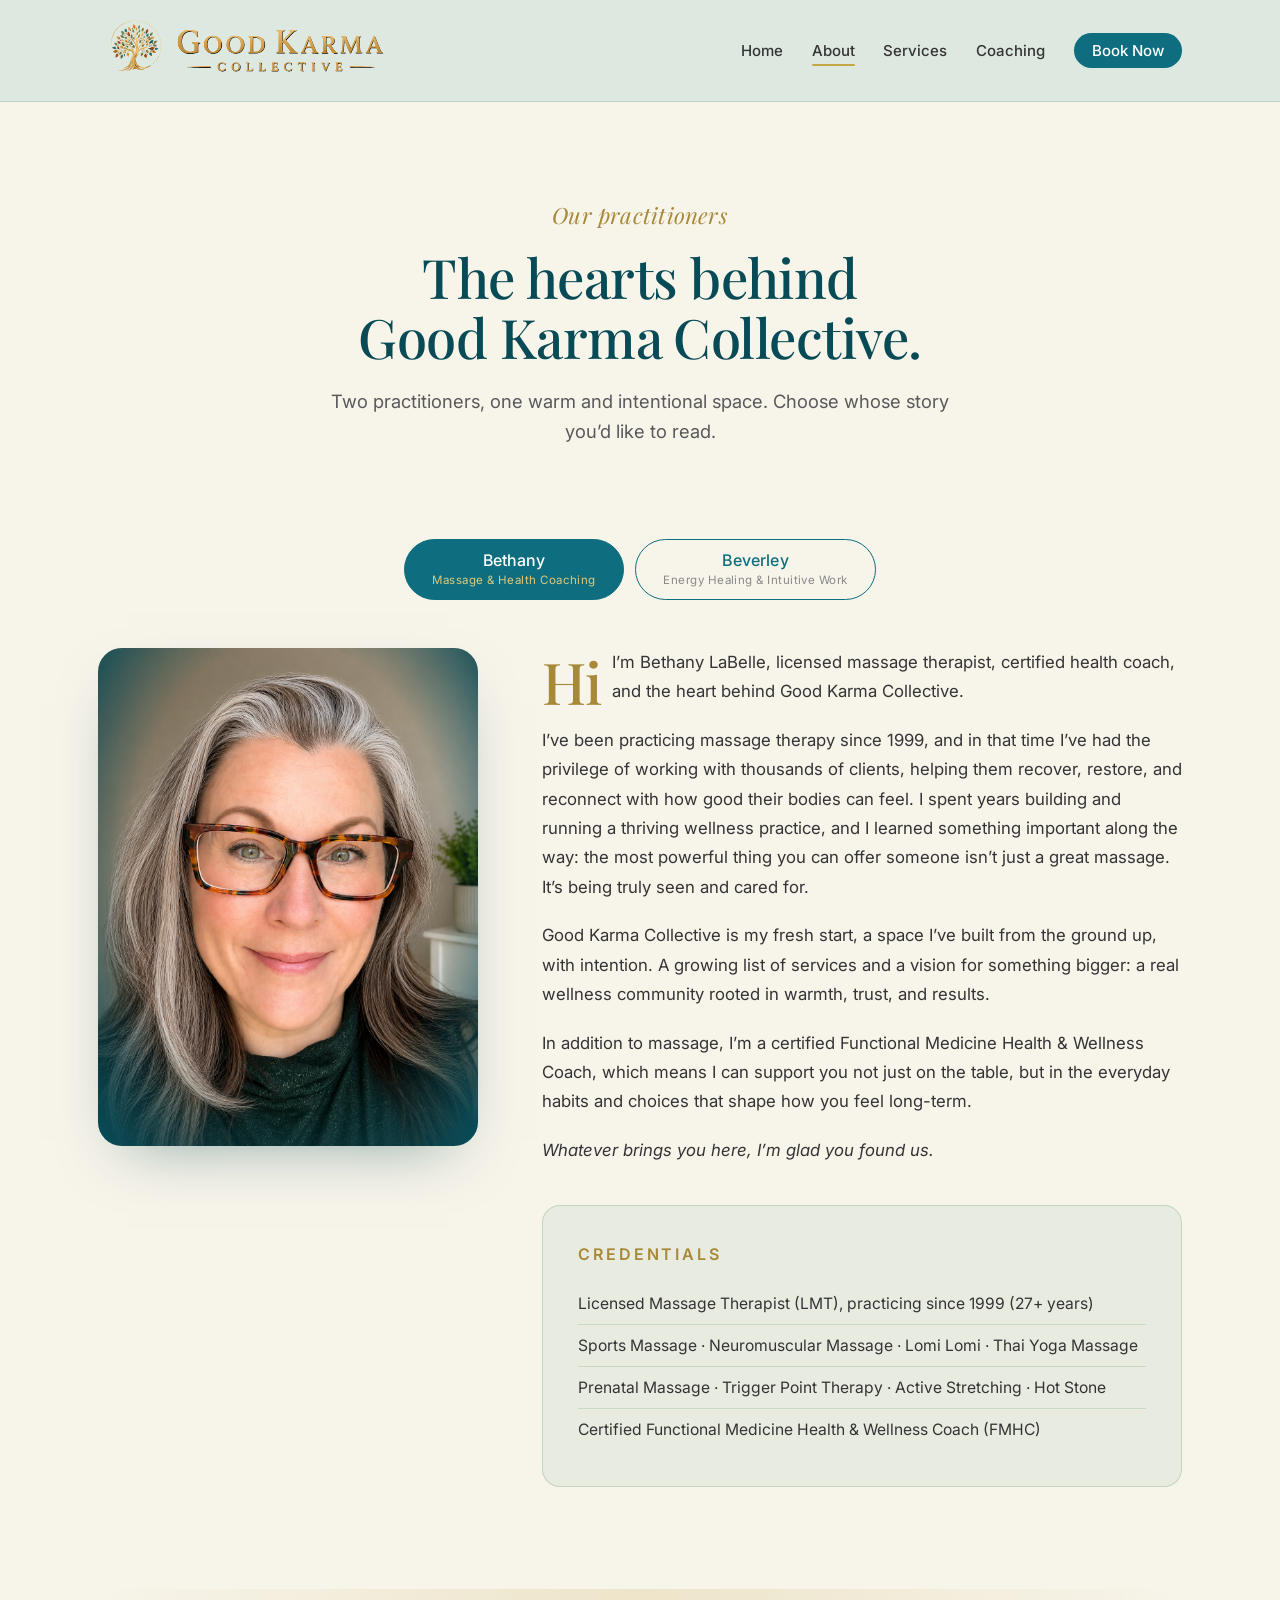
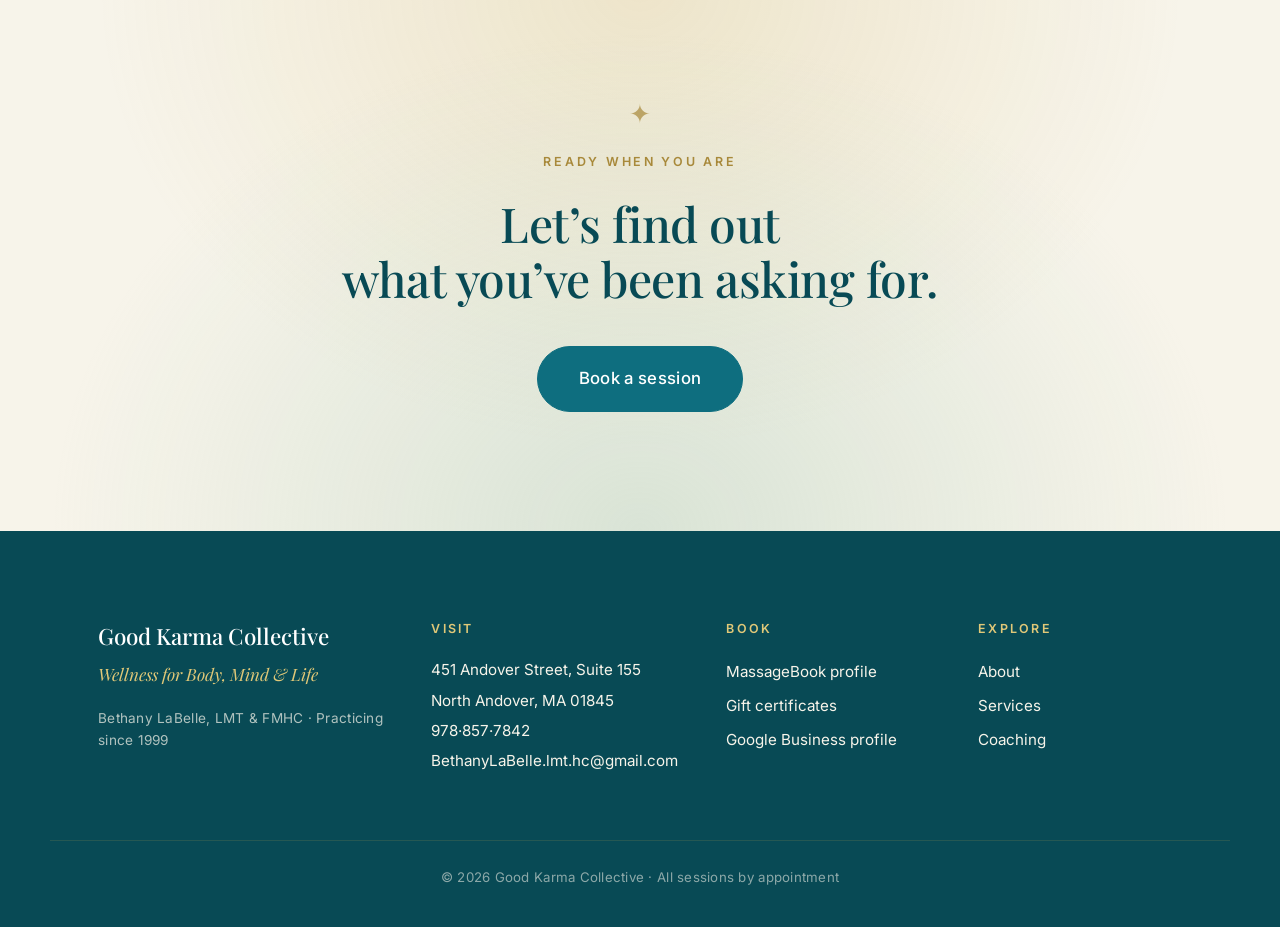
==== commit 765a9171: "About: remove em dashes" ====
--- a/about.html
+++ b/about.html
@@ -65,35 +65,35 @@
 
           <div class="about-bio">
             <p>
-              <span class="greeting">Hi</span> I&rsquo;m Bethany LaBelle &mdash; licensed massage therapist, certified
+              <span class="greeting">Hi</span> I&rsquo;m Bethany LaBelle, licensed massage therapist, certified
               health coach, and the heart behind Good Karma Collective.
             </p>
             <p>
               I&rsquo;ve been practicing massage therapy since 1999, and in that time I&rsquo;ve
-              had the privilege of working with thousands of clients &mdash; helping them
+              had the privilege of working with thousands of clients, helping them
               recover, restore, and reconnect with how good their bodies can feel. I spent
               years building and running a thriving wellness practice, and I learned something
               important along the way: the most powerful thing you can offer someone isn&rsquo;t
               just a great massage. It&rsquo;s being truly seen and cared for.
             </p>
             <p>
-              Good Karma Collective is my fresh start &mdash; a space I&rsquo;ve built from the
+              Good Karma Collective is my fresh start, a space I&rsquo;ve built from the
               ground up, with intention. A growing list of services and a vision for something
               bigger: a real wellness community rooted in warmth, trust, and results.
             </p>
             <p>
               In addition to massage, I&rsquo;m a certified Functional Medicine Health &amp;
-              Wellness Coach &mdash; which means I can support you not just on the table, but
+              Wellness Coach, which means I can support you not just on the table, but
               in the everyday habits and choices that shape how you feel long-term.
             </p>
             <p>
-              <em>Whatever brings you here &mdash; I&rsquo;m glad you found us.</em>
+              <em>Whatever brings you here, I&rsquo;m glad you found us.</em>
             </p>
 
             <div class="credentials">
               <h3>Credentials</h3>
               <ul>
-                <li>Licensed Massage Therapist (LMT) &mdash; practicing since 1999 (27+ years)</li>
+                <li>Licensed Massage Therapist (LMT), practicing since 1999 (27+ years)</li>
                 <li>Sports Massage &middot; Neuromuscular Massage &middot; Lomi Lomi &middot; Thai Yoga Massage</li>
                 <li>Prenatal Massage &middot; Trigger Point Therapy &middot; Active Stretching &middot; Hot Stone</li>
                 <li>Certified Functional Medicine Health &amp; Wellness Coach (FMHC)</li>
@@ -114,20 +114,20 @@
 
           <div class="about-bio">
             <p>
-              <span class="greeting">Hi</span> I&rsquo;m Beverley Raymond &mdash; intuitive tarot reader, Reiki Master,
+              <span class="greeting">Hi</span> I&rsquo;m Beverley Raymond, intuitive tarot reader, Reiki Master,
               and certified life coach, and the founder of Hummingbird Energy Healing.
             </p>
             <p>
               People tend to call me &ldquo;the Jane of all trades.&rdquo; I&rsquo;ve gathered a wide
-              range of certifications over the years &mdash; everything from group fitness to
-              crime and criminology &mdash; but they all trace back to one thing: I love helping
+              range of certifications over the years, everything from group fitness to
+              crime and criminology, but they all trace back to one thing: I love helping
               people reconnect with themselves.
             </p>
             <p>
               I&rsquo;ve been working with Tarot since 2011 and reading publicly since 2019, and
               along the way I became a Reiki Master/Teacher and a Certified Life and Self Love
               Coach. My work is about shifting your focus, building self-awareness, and helping
-              you rewrite the story that&rsquo;s been holding you back &mdash; so you can step back
+              you rewrite the story that&rsquo;s been holding you back, so you can step back
               into alignment and into your own power.
             </p>
             <p>
@@ -141,15 +141,15 @@
               two pugs.
             </p>
             <p>
-              <em>Whatever brought you here &mdash; I&rsquo;d be honored to walk alongside you.</em>
+              <em>Whatever brought you here, I&rsquo;d be honored to walk alongside you.</em>
             </p>
 
             <div class="credentials">
               <h3>Credentials</h3>
               <ul>
-                <li>Reiki Master / Teacher &mdash; attuned 2020</li>
+                <li>Reiki Master / Teacher, attuned 2020</li>
                 <li>Certified Life Coach &middot; Certified Self Love Coach</li>
-                <li>Tarot reader since 2011 &mdash; public readings since 2019</li>
+                <li>Tarot reader since 2011, public readings since 2019</li>
                 <li>Meditation teacher &middot; speaker &middot; 21 podcast features</li>
               </ul>
             </div>
